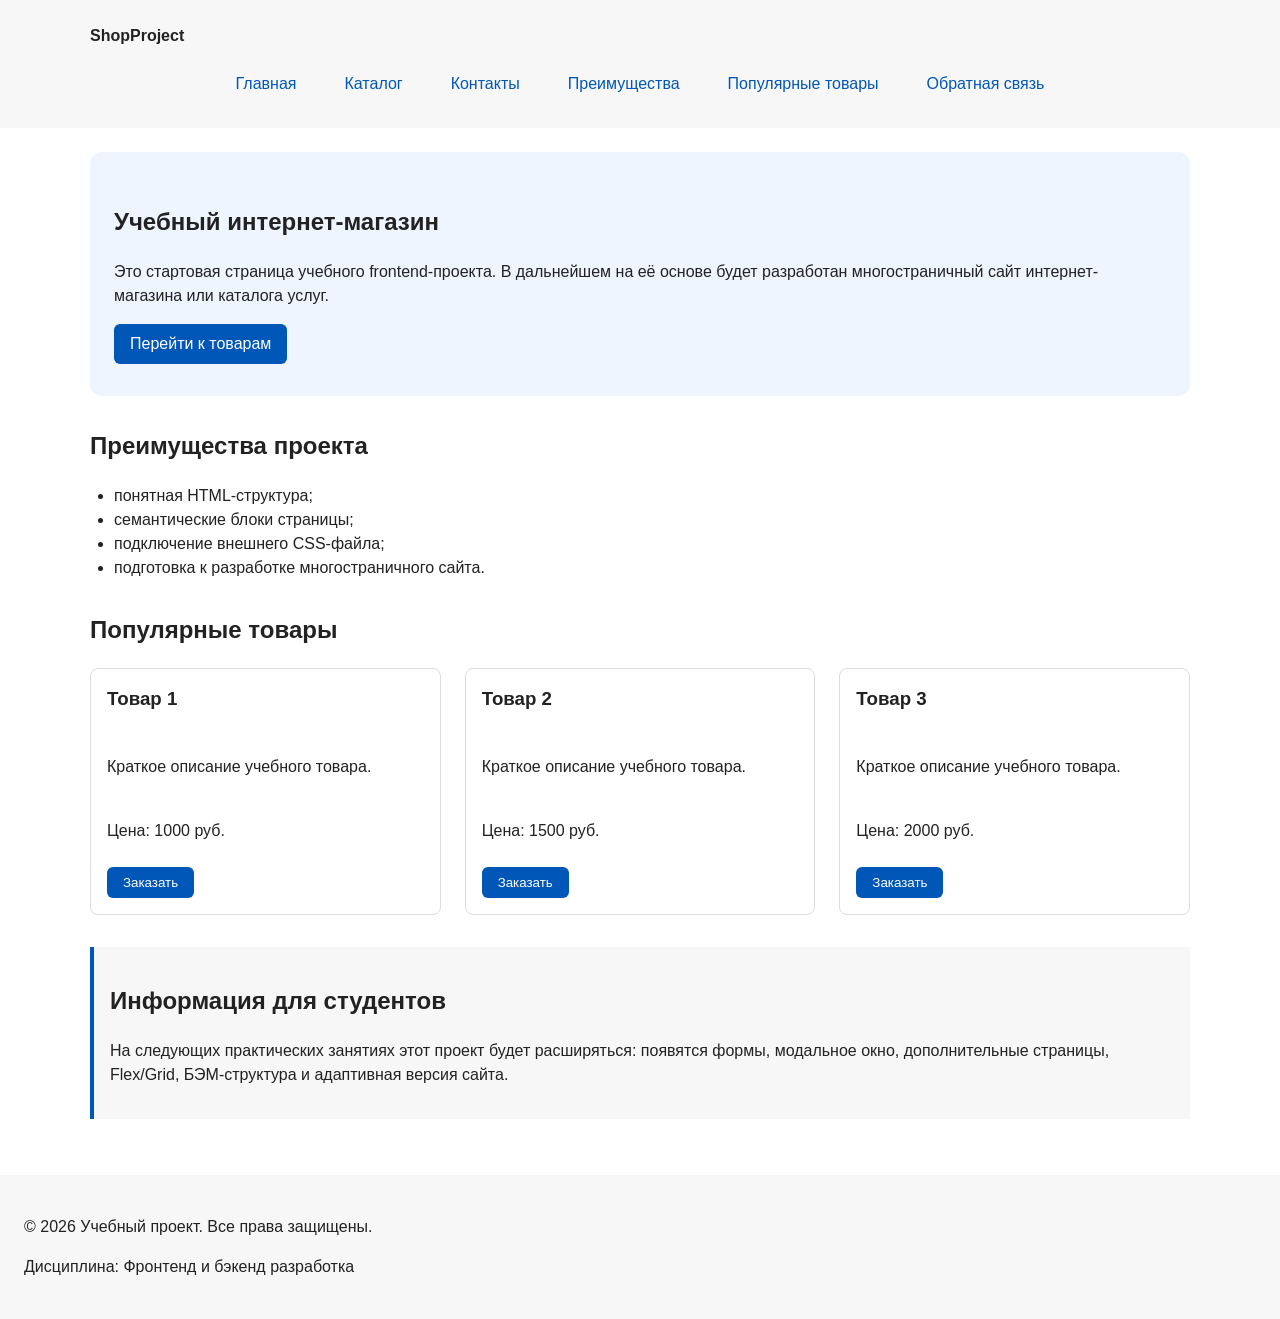
==== index.html @ 76c3c804 "feat: initialize frontend project structure" ====
<!DOCTYPE html>
<html lang="ru">
<head>
    <meta charset="UTF-8">
    <meta name="viewport" content="width=device-width, initial-scale=1.0">
    <meta name="description" content="Учебный интернет-магазин: главная страница.">
    <title>Главная – Учебный интернет-магазин</title>
    <link rel="stylesheet" href="css/style.css">
    <script src="js/main.js" defer></script>
</head>
<body>
    <header>
        <div class="site-header">
            <a class="site-logo" href="index.html">ShopProject</a>
            <nav class="site-nav" aria-label="Основная навигация">
                <ul class="site-nav__list">
                    <li><a href="index.html">Главная</a></li>
                    <li><a href="catalog.html">Каталог</a></li>
                    <li><a href="contacts.html">Контакты</a></li>
                    <li><a href="index.html#advantages">Преимущества</a></li>
                    <li><a href="index.html#popular">Популярные товары</a></li>
                    <li><a href="index.html#contacts">Обратная связь</a></li>
                </ul>
            </nav>
        </div>
    </header>

    <main>
        <section class="hero">
            <h1>Учебный интернет-магазин</h1>
            <p>
                Это стартовая страница учебного frontend-проекта.
                В дальнейшем на её основе будет разработан многостраничный сайт
                интернет-магазина или каталога услуг.
            </p>
            <a class="button" href="#popular">Перейти к товарам</a>
        </section>

        <section class="section" id="advantages">
            <h2>Преимущества проекта</h2>
            <ul class="advantages-list">
                <li>понятная HTML-структура;</li>
                <li>семантические блоки страницы;</li>
                <li>подключение внешнего CSS-файла;</li>
                <li>подготовка к разработке многостраничного сайта.</li>
            </ul>
        </section>

        <section class="section" id="popular">
            <h2>Популярные товары</h2>
            <div class="products-grid">
                <article class="product-card">
                    <h3>Товар 1</h3>
                    <p>Краткое описание учебного товара.</p>
                    <p>Цена: 1000 руб.</p>
                    <button class="button product-card__button" type="button" data-product="Товар 1">
                        Заказать
                    </button>
                </article>

                <article class="product-card">
                    <h3>Товар 2</h3>
                    <p>Краткое описание учебного товара.</p>
                    <p>Цена: 1500 руб.</p>
                    <button class="button product-card__button" type="button" data-product="Товар 2">
                        Заказать
                    </button>
                </article>

                <article class="product-card">
                    <h3>Товар 3</h3>
                    <p>Краткое описание учебного товара.</p>
                    <p>Цена: 2000 руб.</p>
                    <button class="button product-card__button" type="button" data-product="Товар 3">
                        Заказать
                    </button>
                </article>
            </div>
        </section>

        <aside class="aside-info">
            <h2>Информация для студентов</h2>
            <p>
                На следующих практических занятиях этот проект будет расширяться:
                появятся формы, модальное окно, дополнительные страницы, Flex/Grid,
                БЭМ-структура и адаптивная версия сайта.
            </p>
        </aside>
    </main>

    <footer id="contacts">
        <p>&copy; 2026 Учебный проект. Все права защищены.</p>
        <p>Дисциплина: Фронтенд и бэкенд разработка</p>
    </footer>

    <!-- Модальное окно с формой заявки -->
    <dialog class="order-dialog" id="order-dialog" aria-labelledby="order-dialog-title">
        <h2 id="order-dialog-title">Оформление заявки</h2>

        <form class="order-form" id="order-form" action="#" method="post" novalidate>
            <input id="selected-product" name="selected-product" type="hidden">

            <div class="form-field">
                <label for="order-name">Имя</label>
                <input
                    id="order-name"
                    name="name"
                    type="text"
                    placeholder="Введите ваше имя"
                    minlength="2"
                    autocomplete="given-name"
                    required
                >
            </div>

            <div class="form-field">
                <label for="order-email">E-mail</label>
                <input
                    id="order-email"
                    name="email"
                    type="email"
                    placeholder="example@mail.ru"
                    autocomplete="email"
                    required
                >
            </div>

            <div class="form-field">
                <label for="order-phone">Телефон</label>
                <input
                    id="order-phone"
                    name="phone"
                    type="tel"
                    inputmode="tel"
                    placeholder="+7 (900) 000-00-00"
                    pattern="^\+7 \(\d{3}\) \d{3}-\d{2}-\d{2}$"
                    required
                >
                <small>Формат: +7 (900) 000-00-00</small>
            </div>

            <div class="form-field">
                <label for="order-date">Дата связи</label>
                <input id="order-date" name="date" type="date">
            </div>

            <div class="form-field">
                <label for="order-topic">Тема заявки</label>
                <select id="order-topic" name="topic" required>
                    <option value="">Выберите тему</option>
                    <option value="product">Заказ товара</option>
                    <option value="consultation">Консультация</option>
                    <option value="delivery">Доставка</option>
                </select>
            </div>

            <div class="form-field">
                <label for="order-comment">Комментарий</label>
                <textarea
                    id="order-comment"
                    name="comment"
                    rows="4"
                    placeholder="Укажите дополнительную информацию"
                ></textarea>
            </div>

            <div class="form-field form-field--checkbox">
                <label>
                    <input id="order-agreement" name="agreement" type="checkbox" required>
                    Я согласен на обработку данных
                </label>
            </div>

            <div class="form-actions">
                <button type="button" id="close-order-dialog">Закрыть</button>
                <button type="submit">Отправить заявку</button>
            </div>
        </form>
    </dialog>

    <p class="success-message" id="success-message" hidden>
        Форма успешно отправлена!
    </p>
</body>
</html>
---- css/style.css ----
/* ===================================
   1. Переменные проекта
   =================================== */
:root {
    /* Основные цвета проекта */
    --color-bg: #ffffff;
    --color-text: #222222;
    --color-muted: #666666;
    --color-primary: #0057b8;
    --color-primary-dark: #003f86;
    --color-border: #dddddd;
    --color-surface: #f7f7f7;
    --color-surface-accent: #eef5ff;
    --color-danger: #b00020;
    --color-success: #168a2f;
    --color-success-bg: #eefaf0;
    --color-white: #ffffff;

    /* Отступы */
    --space-xs: 4px;
    --space-sm: 8px;
    --space-md: 16px;
    --space-lg: 24px;
    --space-xl: 32px;

    /* Скругления */
    --radius-sm: 6px;
    --radius-md: 8px;
    --radius-lg: 12px;

    /* Размеры */
    --container-width: 1100px;
}

/* ===================================
   2. Базовые стили
   =================================== */
* {
    box-sizing: border-box;
}

body {
    margin: 0;
    font-family: Arial, sans-serif;
    line-height: 1.5;
    color: var(--color-text);
    background-color: var(--color-bg);
}

html {
    scroll-behavior: smooth;
}

header,
main,
footer {
    padding: var(--space-lg);
}

header {
    background-color: var(--color-surface);
}

footer {
    background-color: var(--color-surface);
}

:target {
    outline: 2px dashed var(--color-primary);
    outline-offset: 4px;
}

/* ===================================
   3. Общие элементы интерфейса
   =================================== */
a {
    color: var(--color-primary);
}

a:hover {
    color: var(--color-primary-dark);
}

a:focus-visible {
    outline: 2px solid var(--color-primary);
    outline-offset: 3px;
}

.button {
    display: inline-block;
    padding: var(--space-sm) var(--space-md);
    color: var(--color-white);
    background-color: var(--color-primary);
    text-decoration: none;
    border: none;
    border-radius: var(--radius-sm);
    cursor: pointer;
}

.button:hover {
    background-color: var(--color-primary-dark);
}

.button:focus-visible {
    outline: 2px solid var(--color-primary);
    outline-offset: 3px;
}

.button:disabled {
    opacity: 0.6;
    cursor: not-allowed;
}

/* ===================================
   4. Компоненты страницы
   =================================== */
.site-header {
    max-width: var(--container-width);
    margin: 0 auto;
}

.site-logo {
    font-weight: bold;
    text-decoration: none;
    color: var(--color-text);
}

.site-nav__list {
    display: flex;
    flex-wrap: wrap;
    justify-content: center;
    align-items: center;
    gap: var(--space-md);
    padding: 0;
    margin: var(--space-md) 0 0;
    list-style: none;
}

.site-nav__list a {
    display: inline-block;
    padding: var(--space-sm) var(--space-md);
    color: var(--color-primary);
    text-decoration: none;
    border-radius: var(--radius-sm);
}

.site-nav__list a:hover {
    color: var(--color-white);
    background-color: var(--color-primary);
}

.hero {
    max-width: var(--container-width);
    margin: 0 auto var(--space-xl);
    padding: var(--space-xl) var(--space-lg);
    background-color: var(--color-surface-accent);
    border-radius: var(--radius-lg);
}

.section {
    max-width: var(--container-width);
    margin: 0 auto var(--space-xl);
}

.section h2 {
    margin-top: 0;
}

.advantages-list {
    padding-left: var(--space-lg);
}

.products-grid {
    display: grid;
    grid-template-columns: repeat(3, 1fr);
    gap: var(--space-lg);
}

.product-card {
    display: flex;
    flex-direction: column;
    gap: var(--space-sm);
    padding: var(--space-md);
    border: 1px solid var(--color-border);
    border-radius: var(--radius-md);
    background-color: var(--color-bg);
}

.product-card:hover {
    border-color: var(--color-primary);
}

.product-card h3 {
    margin-top: 0;
}

.product-card .button {
    margin-top: auto;
    align-self: flex-start;
}

.aside-info {
    max-width: var(--container-width);
    margin: 0 auto var(--space-xl);
    padding: var(--space-md);
    border-left: 4px solid var(--color-primary);
    background-color: var(--color-surface);
}

/* ===================================
   5. Форма и модальное окно
   =================================== */
.order-dialog {
    width: min(100% - 32px, 560px);
    padding: var(--space-lg);
    border: none;
    border-radius: var(--radius-lg);
}

.order-dialog::backdrop {
    background-color: rgba(0, 0, 0, 0.5);
}

.form-field {
    margin-bottom: var(--space-md);
}

.form-field label {
    display: block;
    margin-bottom: var(--space-xs);
}

.form-field input,
.form-field select,
.form-field textarea {
    width: 100%;
    padding: 10px 12px;
    border: 1px solid var(--color-border);
    border-radius: var(--radius-sm);
    font: inherit;
}

.form-field input:hover,
.form-field select:hover,
.form-field textarea:hover {
    border-color: var(--color-primary);
}

.form-field input:focus-visible,
.form-field select:focus-visible,
.form-field textarea:focus-visible,
.form-actions button:focus-visible {
    outline: 2px solid var(--color-primary);
    outline-offset: 3px;
}

.form-field input[type="checkbox"] {
    width: auto;
}

.form-field small {
    display: block;
    margin-top: var(--space-xs);
    color: var(--color-muted);
}

[aria-invalid="true"] {
    border-color: var(--color-danger);
}

.form-actions {
    display: flex;
    gap: 12px;
    margin-top: 20px;
}

.success-message {
    max-width: var(--container-width);
    margin: var(--space-lg) auto;
    padding: var(--space-md);
    border-left: 4px solid var(--color-success);
    background-color: var(--color-success-bg);
}
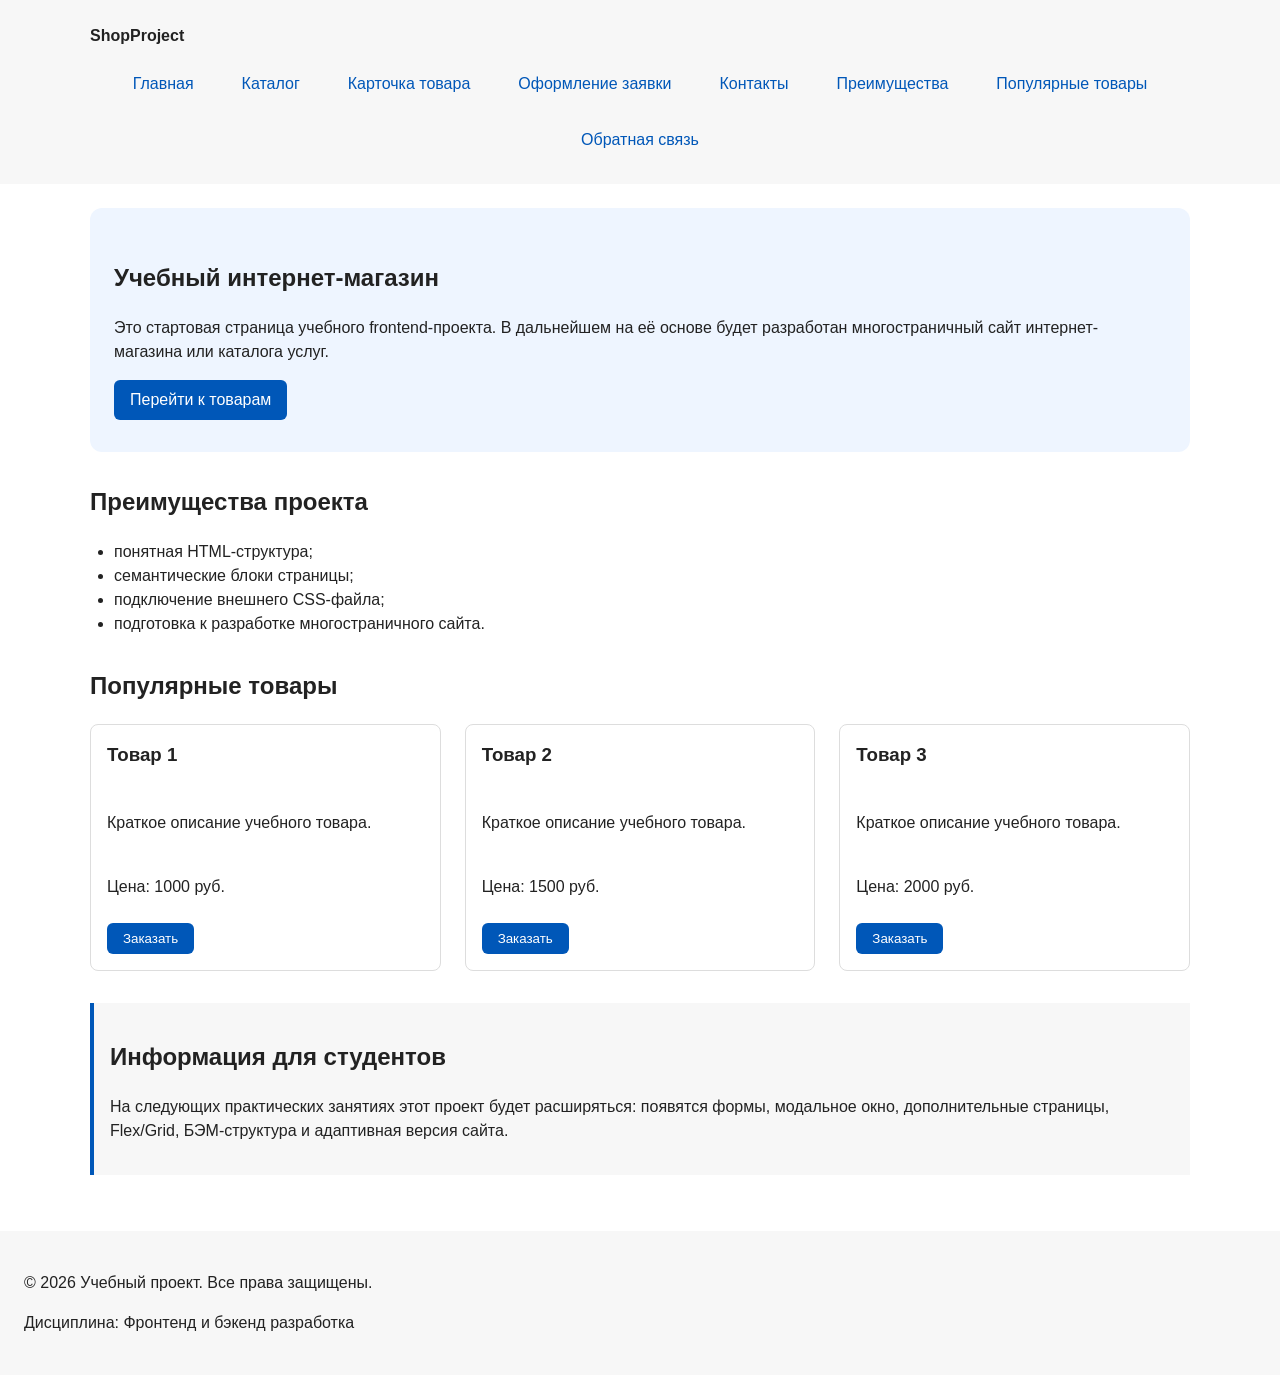
==== commit 86415c25: "Update index.html" ====
--- a/index.html
+++ b/index.html
@@ -16,6 +16,8 @@
                 <ul class="site-nav__list">
                     <li><a href="index.html">Главная</a></li>
                     <li><a href="catalog.html">Каталог</a></li>
+                    <li><a href="product.html">Карточка товара</a></li>
+<li><a href="order.html">Оформление заявки</a></li>
                     <li><a href="contacts.html">Контакты</a></li>
                     <li><a href="index.html#advantages">Преимущества</a></li>
                     <li><a href="index.html#popular">Популярные товары</a></li>
@@ -182,4 +184,4 @@
         Форма успешно отправлена!
     </p>
 </body>
-</html>+</html>
--- a/css/style.css
+++ b/css/style.css
@@ -280,4 +280,149 @@
     padding: var(--space-md);
     border-left: 4px solid var(--color-success);
     background-color: var(--color-success-bg);
-}+}
+/* ===================================
+   6. Хлебные крошки
+   =================================== */
+.breadcrumbs {
+    max-width: var(--container-width);
+    margin: 0 auto var(--space-md);
+    font-size: 14px;
+    color: var(--color-muted);
+}
+
+.breadcrumbs a {
+    color: var(--color-primary);
+}
+
+.breadcrumbs span::before {
+    content: " / ";
+    color: var(--color-muted);
+}
+
+/* ===================================
+   7. Раскладка страницы каталога
+   =================================== */
+.catalog-layout {
+    max-width: var(--container-width);
+    margin: 0 auto var(--space-xl);
+    display: grid;
+    grid-template-columns: 260px 1fr;
+    grid-template-areas: "filters products";
+    gap: var(--space-lg);
+}
+
+.catalog-filters {
+    grid-area: filters;
+    padding: var(--space-md);
+    border: 1px solid var(--color-border);
+    border-radius: var(--radius-md);
+    background-color: var(--color-surface);
+}
+
+.catalog-products {
+    grid-area: products;
+}
+
+.filters-form {
+    display: grid;
+    gap: var(--space-md);
+}
+
+.filters-form fieldset {
+    margin: 0;
+    padding: var(--space-md);
+    border: 1px solid var(--color-border);
+    border-radius: var(--radius-sm);
+}
+
+.filters-form legend {
+    font-weight: 700;
+}
+
+.filters-form label {
+    display: block;
+    margin-bottom: var(--space-sm);
+}
+/* Страница карточки товара */
+.product-page {
+  display: flex;
+  flex-wrap: wrap;
+  gap: 32px;
+  margin: 24px 0;
+}
+
+.product-page__image {
+  flex: 1 1 320px;
+  min-height: 320px;
+  display: flex;
+  align-items: center;
+  justify-content: center;
+  background: #eceff1;
+  border: 1px solid #cfd8dc;
+  border-radius: 8px;
+  color: #607d8b;
+  font-size: 1.2rem;
+}
+
+.product-page__info {
+  flex: 1 1 360px;
+}
+
+.product-page__price {
+  font-size: 1.6rem;
+  font-weight: bold;
+}
+
+.product-page__specs {
+  display: grid;
+  grid-template-columns: max-content 1fr;
+  gap: 8px 16px;
+}
+
+.product-page__specs dt {
+  font-weight: bold;
+}
+
+.product-page__specs dd {
+  margin: 0;
+}
+
+.product-page__actions {
+  display: flex;
+  flex-wrap: wrap;
+  align-items: center;
+  gap: 16px;
+  margin-top: 24px;
+}
+
+/* Страница оформления заявки */
+.order-page {
+  max-width: 640px;
+  margin: 24px 0;
+}
+
+.order-page__form fieldset {
+  margin: 0 0 20px;
+  padding: 16px;
+  border: 1px solid #cfd8dc;
+  border-radius: 8px;
+}
+
+.order-page__form legend {
+  padding: 0 8px;
+  font-weight: bold;
+}
+
+.form-field__title {
+  display: block;
+  margin-bottom: 4px;
+}
+
+.filters-form input[type="number"] {
+    width: 100%;
+    padding: 8px 10px;
+    border: 1px solid var(--color-border);
+    border-radius: var(--radius-sm);
+    font: inherit;
+}
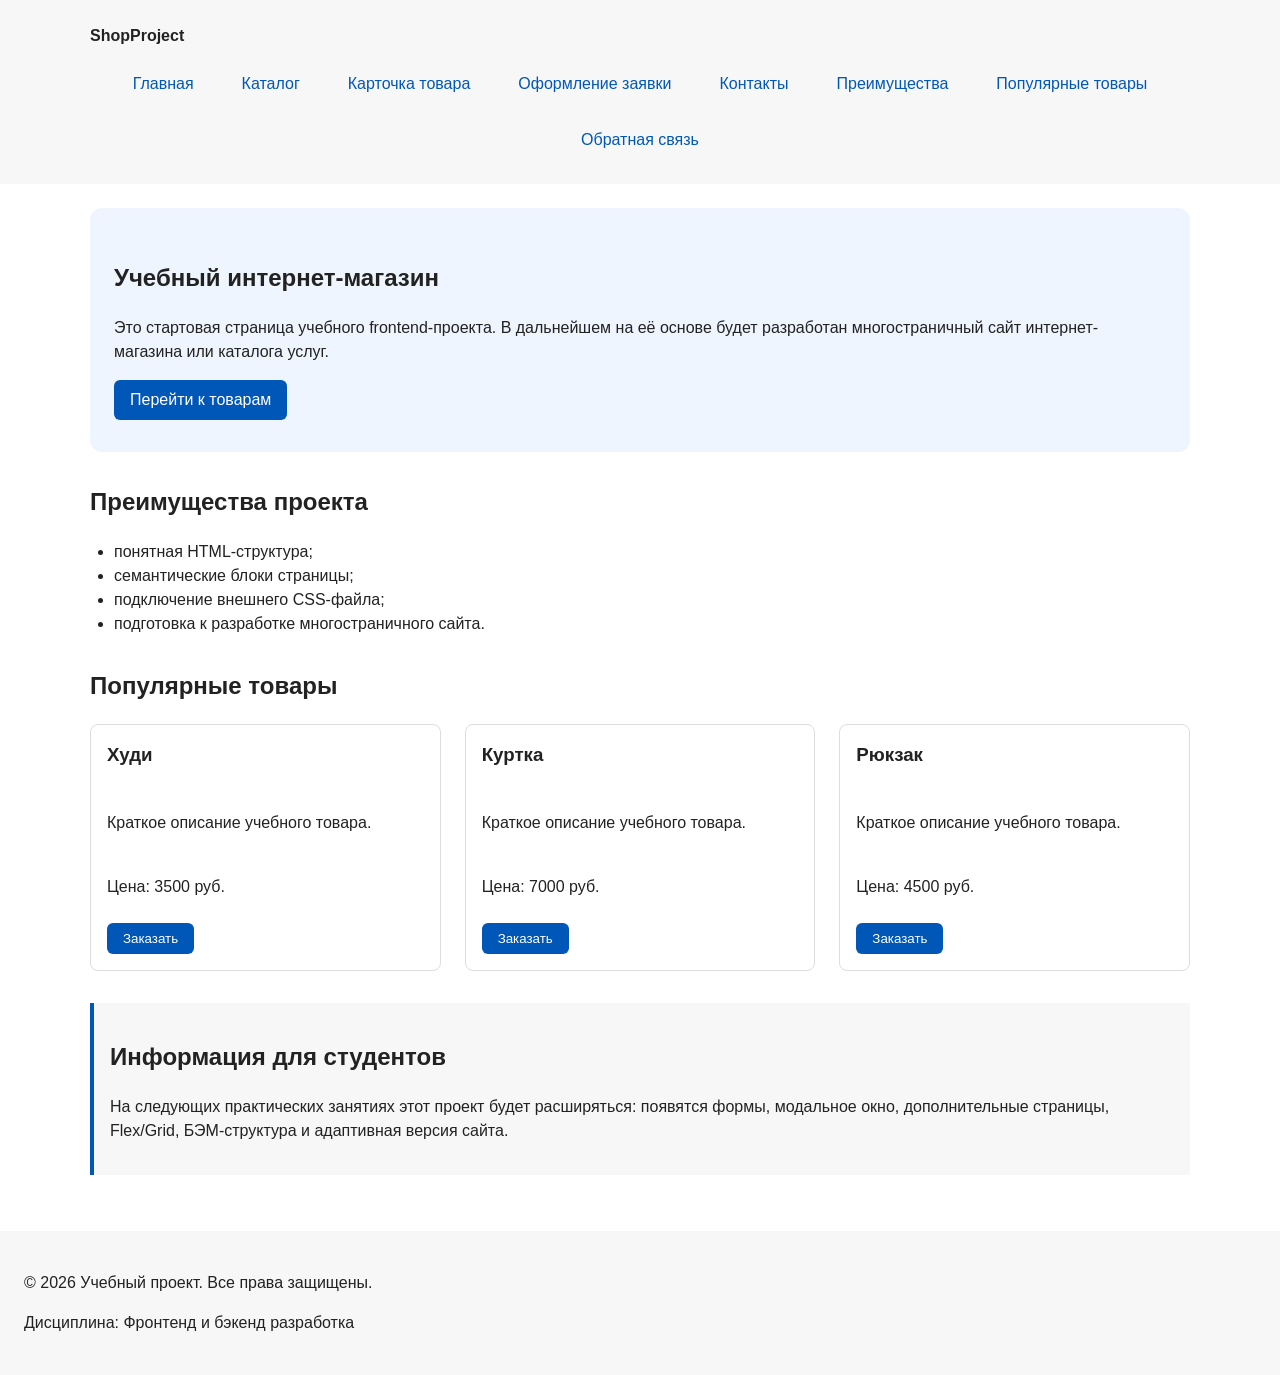
==== commit 853f4215: "Update index.html" ====
--- a/index.html
+++ b/index.html
@@ -17,7 +17,7 @@
                     <li><a href="index.html">Главная</a></li>
                     <li><a href="catalog.html">Каталог</a></li>
                     <li><a href="product.html">Карточка товара</a></li>
-<li><a href="order.html">Оформление заявки</a></li>
+                    <li><a href="order.html">Оформление заявки</a></li>
                     <li><a href="contacts.html">Контакты</a></li>
                     <li><a href="index.html#advantages">Преимущества</a></li>
                     <li><a href="index.html#popular">Популярные товары</a></li>
@@ -52,27 +52,27 @@
             <h2>Популярные товары</h2>
             <div class="products-grid">
                 <article class="product-card">
-                    <h3>Товар 1</h3>
+                    <h3>Худи</h3>
                     <p>Краткое описание учебного товара.</p>
-                    <p>Цена: 1000 руб.</p>
+                    <p>Цена: 3500 руб.</p>
                     <button class="button product-card__button" type="button" data-product="Товар 1">
                         Заказать
                     </button>
                 </article>
 
                 <article class="product-card">
-                    <h3>Товар 2</h3>
+                    <h3>Куртка</h3>
                     <p>Краткое описание учебного товара.</p>
-                    <p>Цена: 1500 руб.</p>
+                    <p>Цена: 7000 руб.</p>
                     <button class="button product-card__button" type="button" data-product="Товар 2">
                         Заказать
                     </button>
                 </article>
 
                 <article class="product-card">
-                    <h3>Товар 3</h3>
+                    <h3>Рюкзак</h3>
                     <p>Краткое описание учебного товара.</p>
-                    <p>Цена: 2000 руб.</p>
+                    <p>Цена: 4500 руб.</p>
                     <button class="button product-card__button" type="button" data-product="Товар 3">
                         Заказать
                     </button>
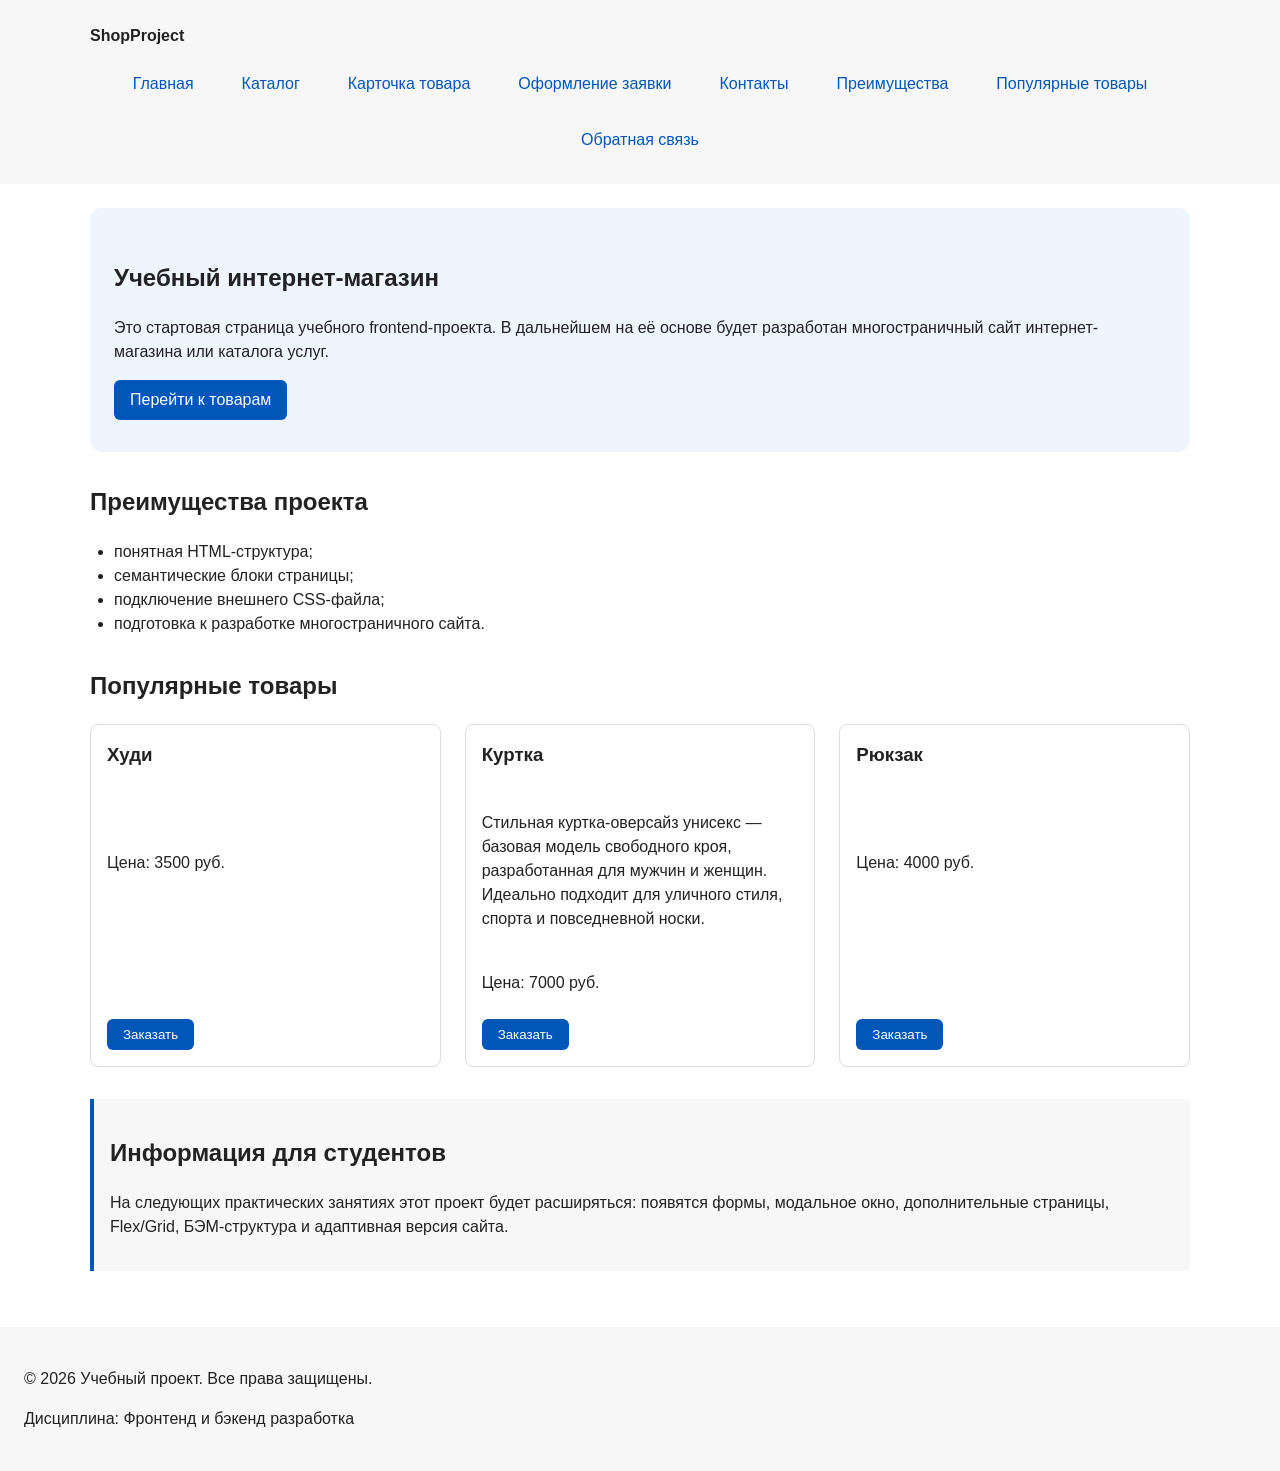
==== commit 5458d329: "Update index.html" ====
--- a/index.html
+++ b/index.html
@@ -53,27 +53,27 @@
             <div class="products-grid">
                 <article class="product-card">
                     <h3>Худи</h3>
-                    <p>Краткое описание учебного товара.</p>
+                    <p>    </p>
                     <p>Цена: 3500 руб.</p>
-                    <button class="button product-card__button" type="button" data-product="Товар 1">
+                    <button class="button product-card__button" type="button" data-product="Худи">
                         Заказать
                     </button>
                 </article>
 
                 <article class="product-card">
                     <h3>Куртка</h3>
-                    <p>Краткое описание учебного товара.</p>
+                    <p>Стильная куртка-оверсайз унисекс — базовая модель свободного кроя, разработанная для мужчин и женщин. Идеально подходит для уличного стиля, спорта и повседневной носки.</p>
                     <p>Цена: 7000 руб.</p>
-                    <button class="button product-card__button" type="button" data-product="Товар 2">
+                    <button class="button product-card__button" type="button" data-product="Куртка">
                         Заказать
                     </button>
                 </article>
 
                 <article class="product-card">
                     <h3>Рюкзак</h3>
-                    <p>Краткое описание учебного товара.</p>
-                    <p>Цена: 4500 руб.</p>
-                    <button class="button product-card__button" type="button" data-product="Товар 3">
+                    <p>   </p>
+                    <p>Цена: 4000 руб.</p>
+                    <button class="button product-card__button" type="button" data-product="Рюкзак">
                         Заказать
                     </button>
                 </article>
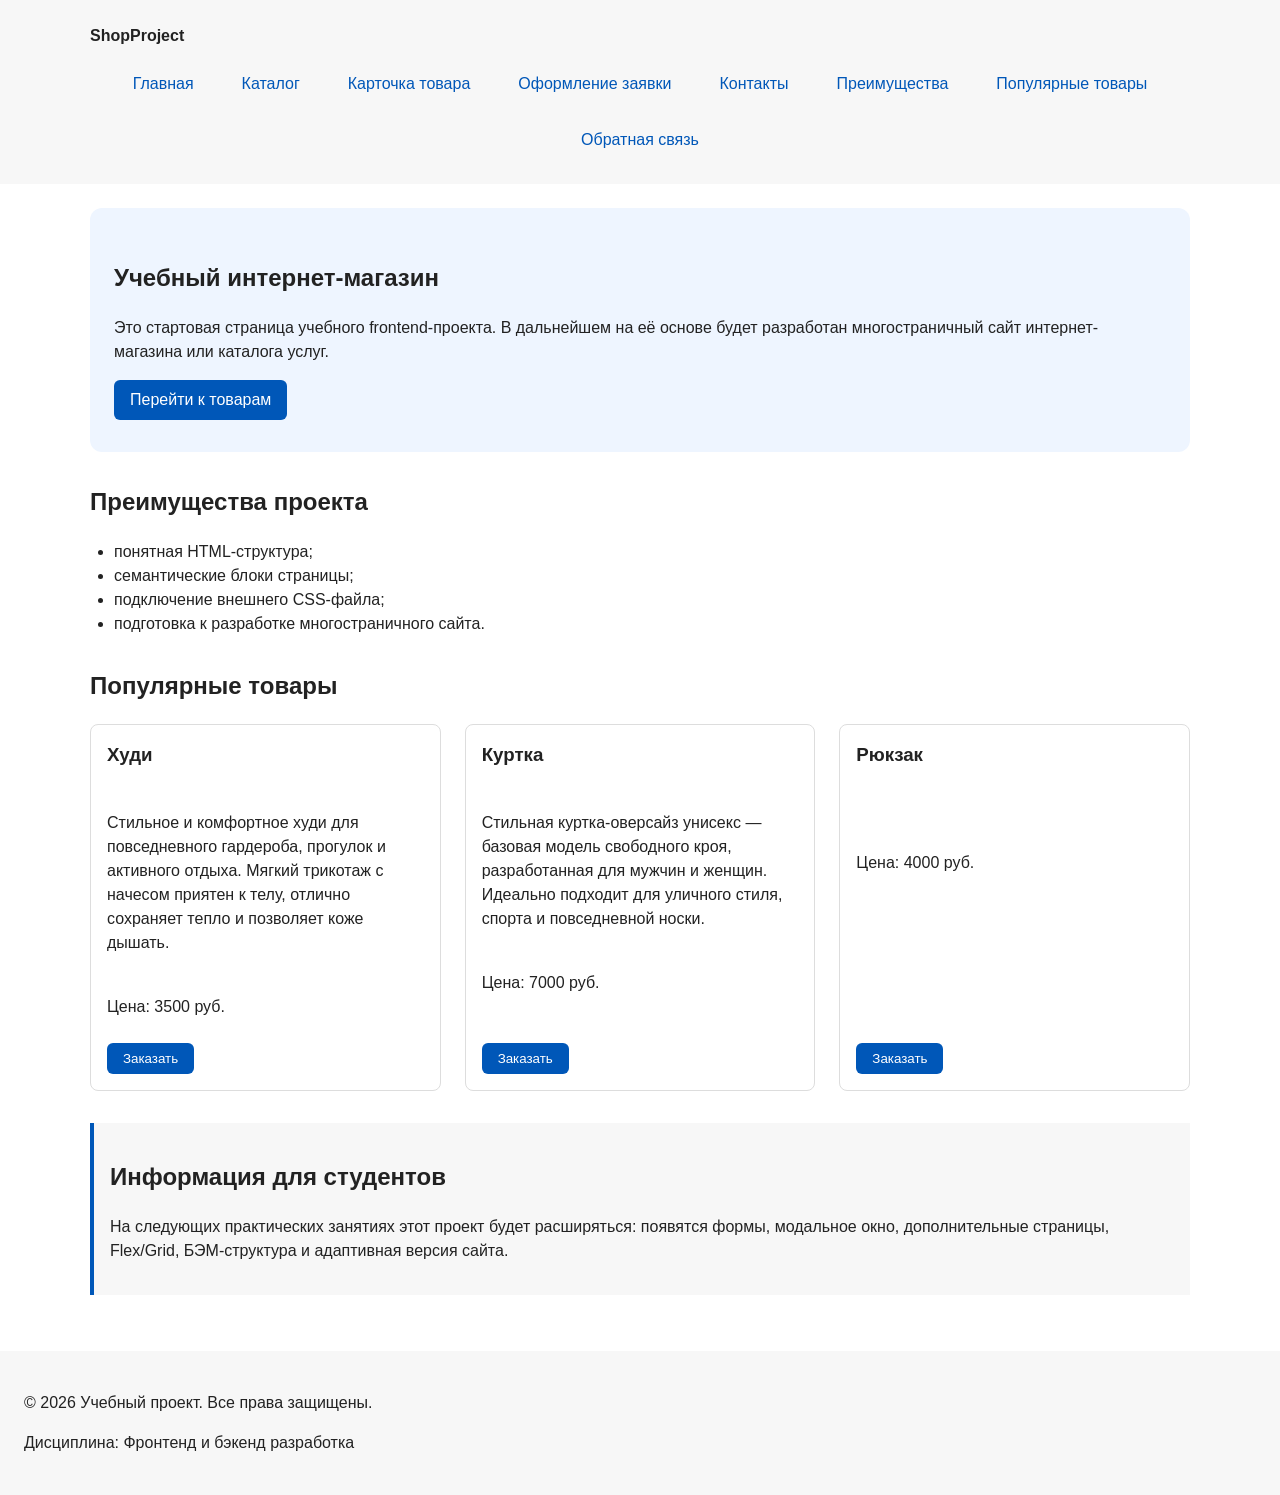
==== commit 23db1698: "Update product description for hoodie" ====
--- a/index.html
+++ b/index.html
@@ -53,7 +53,7 @@
             <div class="products-grid">
                 <article class="product-card">
                     <h3>Худи</h3>
-                    <p>    </p>
+                    <p>Стильное и комфортное худи для повседневного гардероба, прогулок и активного отдыха. Мягкий трикотаж с начесом приятен к телу, отлично сохраняет тепло и позволяет коже дышать.</p>
                     <p>Цена: 3500 руб.</p>
                     <button class="button product-card__button" type="button" data-product="Худи">
                         Заказать
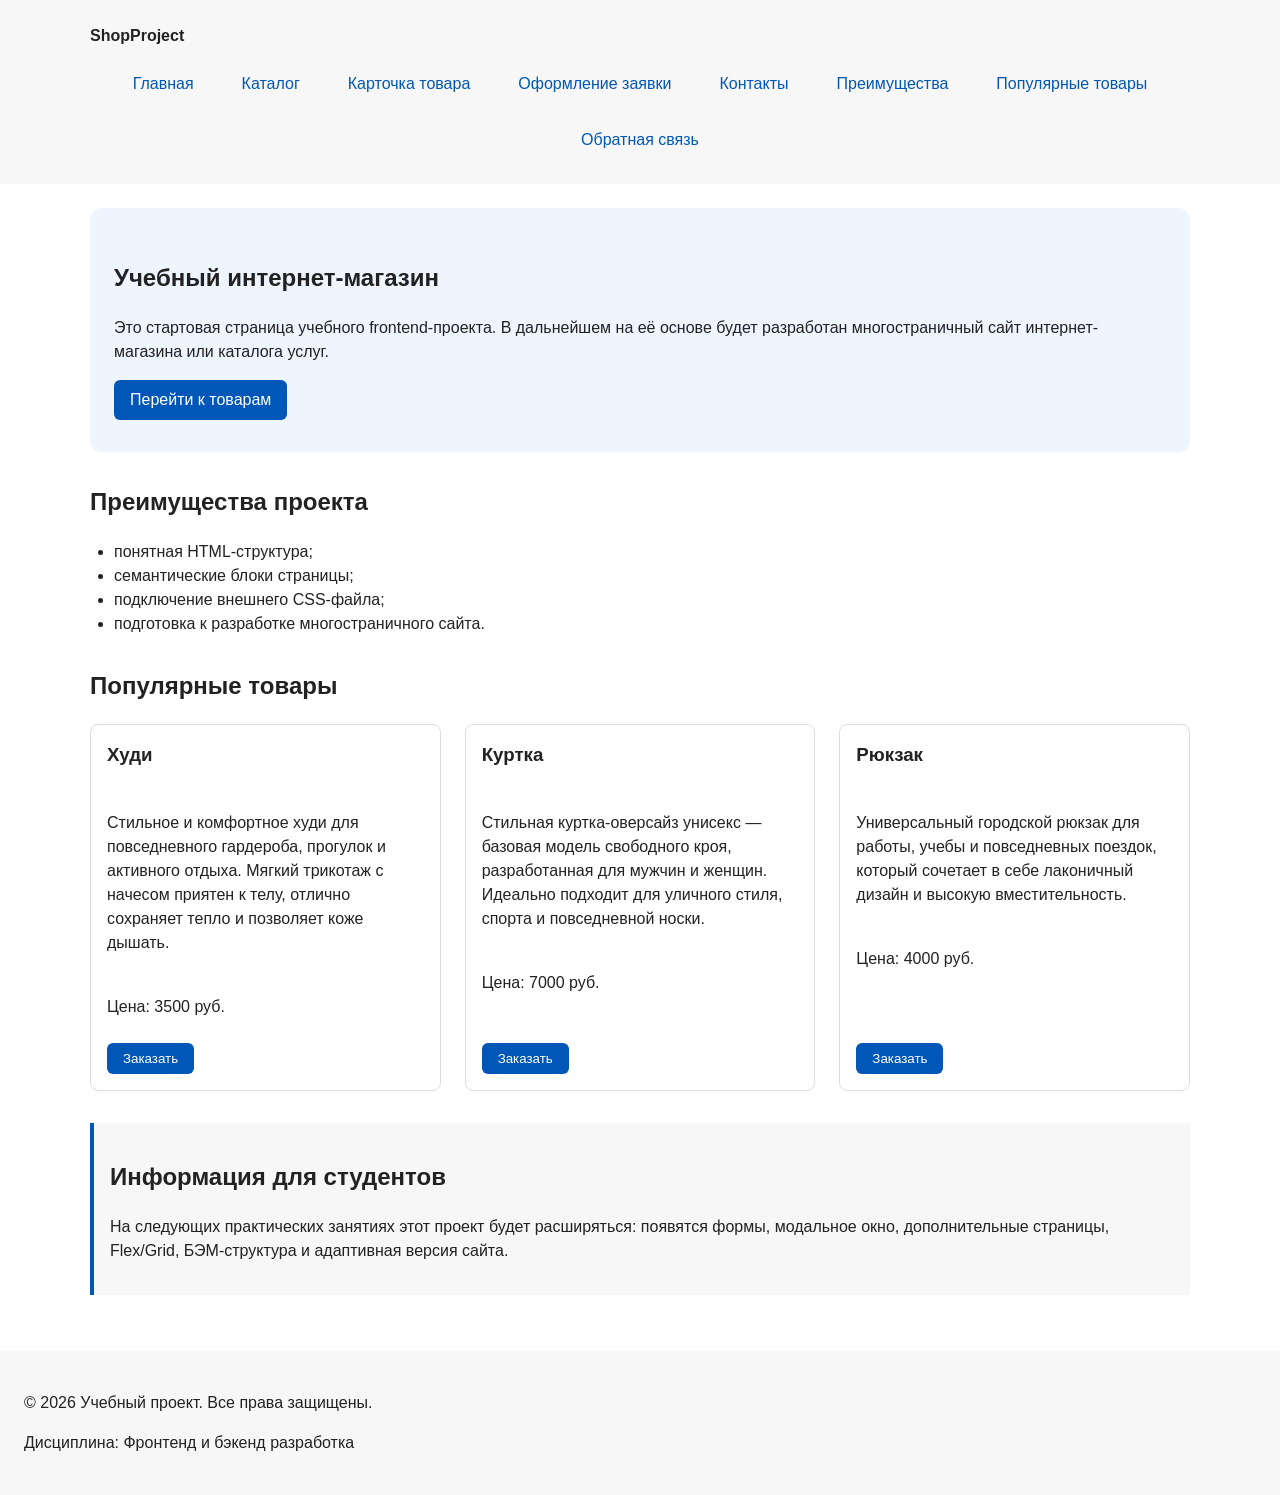
==== commit 2ef68b3f: "Update index.html" ====
--- a/index.html
+++ b/index.html
@@ -71,7 +71,7 @@
 
                 <article class="product-card">
                     <h3>Рюкзак</h3>
-                    <p>   </p>
+                    <p>Универсальный городской рюкзак для работы, учебы и повседневных поездок, который сочетает в себе лаконичный дизайн и высокую вместительность.</p>
                     <p>Цена: 4000 руб.</p>
                     <button class="button product-card__button" type="button" data-product="Рюкзак">
                         Заказать
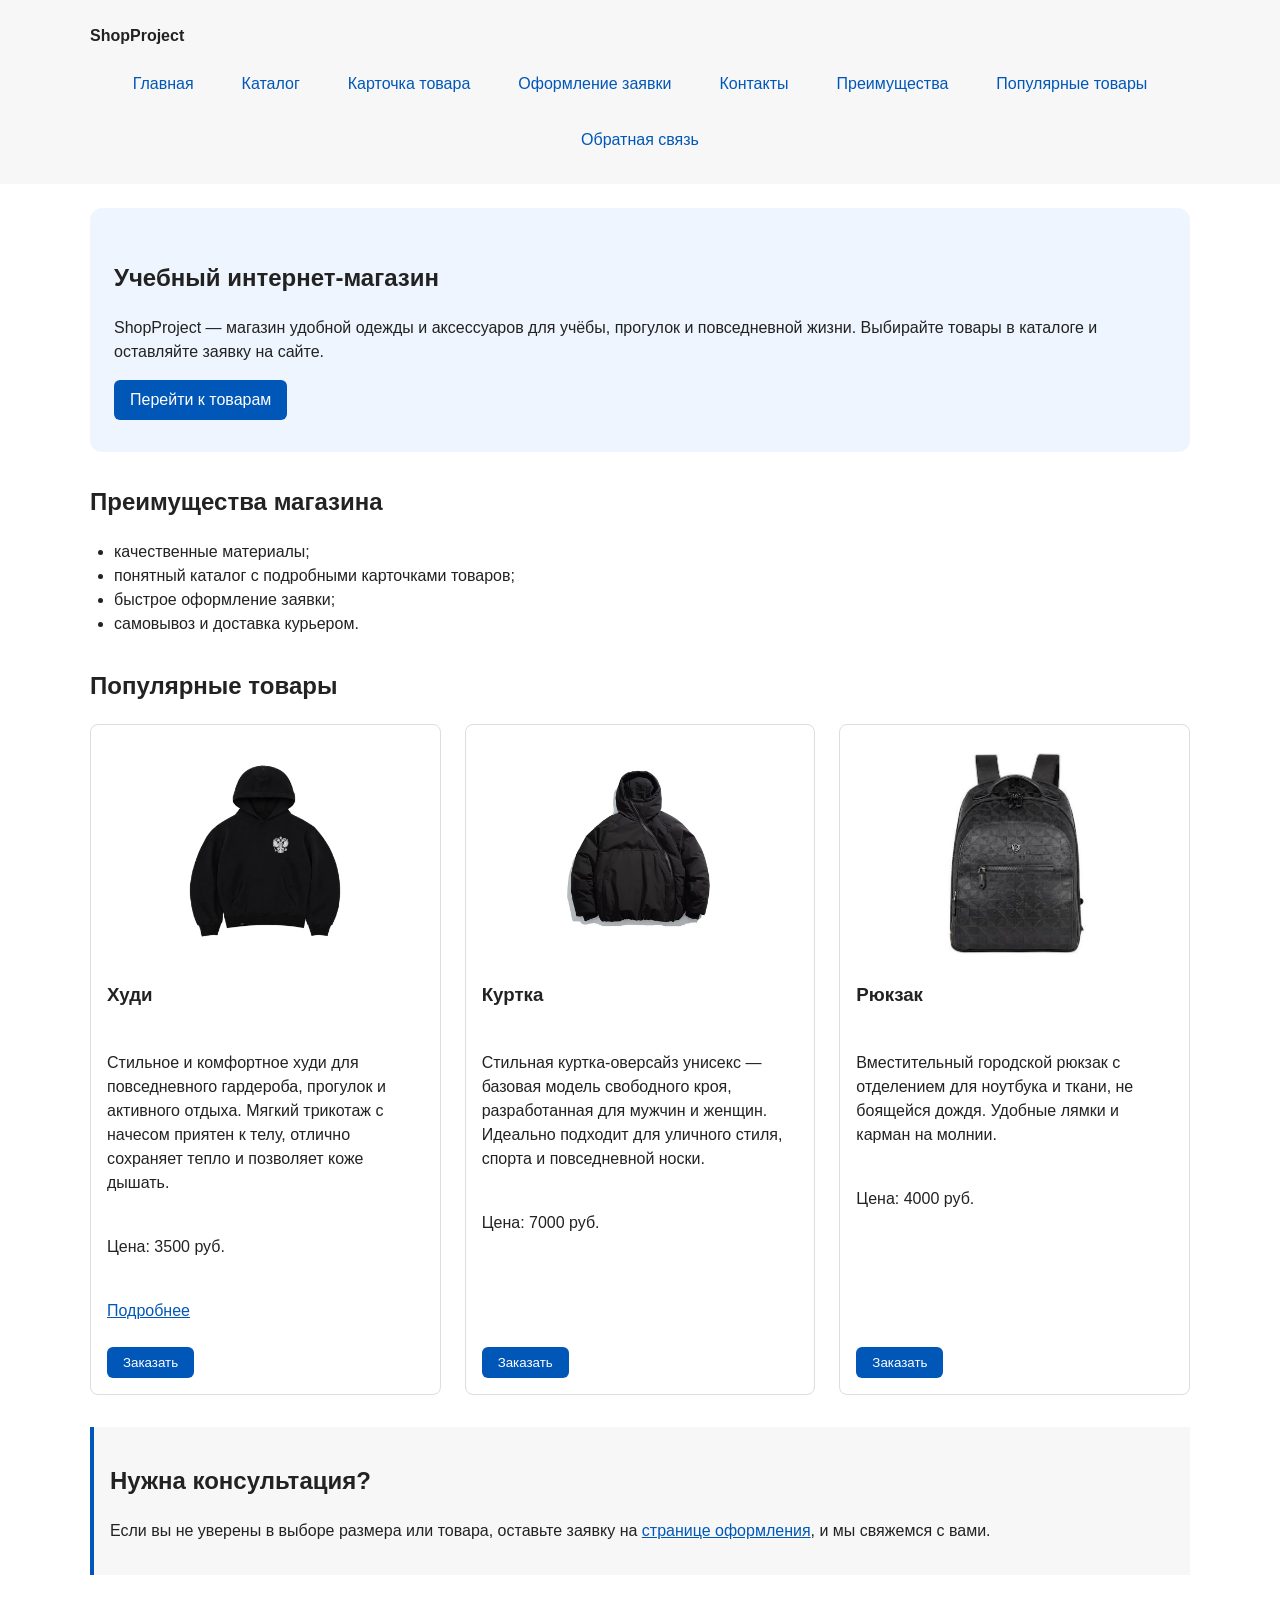
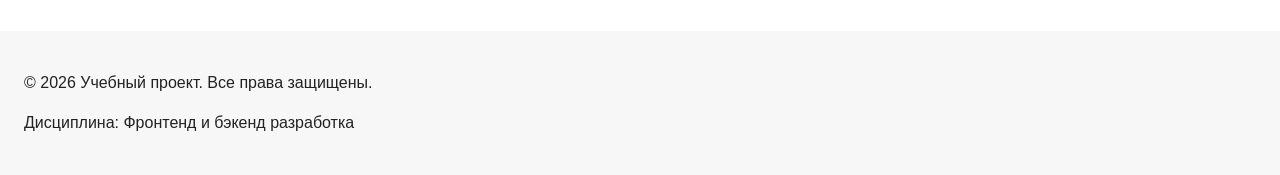
==== commit e660a478: "Rename index_2.html to index.html" ====
--- a/index.html
+++ b/index.html
@@ -1,187 +1,156 @@
 <!DOCTYPE html>
 <html lang="ru">
 <head>
-    <meta charset="UTF-8">
-    <meta name="viewport" content="width=device-width, initial-scale=1.0">
-    <meta name="description" content="Учебный интернет-магазин: главная страница.">
-    <title>Главная – Учебный интернет-магазин</title>
-    <link rel="stylesheet" href="css/style.css">
-    <script src="js/main.js" defer></script>
+<meta charset="UTF-8">
+<meta name="viewport" content="width=device-width, initial-scale=1.0">
+<meta name="description" content="Учебный интернет-магазин: главная страница.">
+<title>Главная – Учебный интернет-магазин</title>
+<link rel="stylesheet" href="css/style.css">
+<script src="js/main.js" defer></script>
 </head>
 <body>
-    <header>
-        <div class="site-header">
-            <a class="site-logo" href="index.html">ShopProject</a>
-            <nav class="site-nav" aria-label="Основная навигация">
-                <ul class="site-nav__list">
-                    <li><a href="index.html">Главная</a></li>
-                    <li><a href="catalog.html">Каталог</a></li>
-                    <li><a href="product.html">Карточка товара</a></li>
-                    <li><a href="order.html">Оформление заявки</a></li>
-                    <li><a href="contacts.html">Контакты</a></li>
-                    <li><a href="index.html#advantages">Преимущества</a></li>
-                    <li><a href="index.html#popular">Популярные товары</a></li>
-                    <li><a href="index.html#contacts">Обратная связь</a></li>
-                </ul>
-            </nav>
-        </div>
-    </header>
 
-    <main>
-        <section class="hero">
-            <h1>Учебный интернет-магазин</h1>
-            <p>
-                Это стартовая страница учебного frontend-проекта.
-                В дальнейшем на её основе будет разработан многостраничный сайт
-                интернет-магазина или каталога услуг.
-            </p>
-            <a class="button" href="#popular">Перейти к товарам</a>
-        </section>
+<header>
+<div class="site-header">
+<a class="site-logo" href="index.html">ShopProject</a>
+<nav class="site-nav" aria-label="Основная навигация">
+<ul class="site-nav__list">
+<li><a href="index.html">Главная</a></li>
+<li><a href="catalog.html">Каталог</a></li>
+<li><a href="product.html">Карточка товара</a></li>
+<li><a href="order.html">Оформление заявки</a></li>
+<li><a href="contacts.html">Контакты</a></li>
+<li><a href="index.html#advantages">Преимущества</a></li>
+<li><a href="index.html#popular">Популярные товары</a></li>
+<li><a href="index.html#contacts">Обратная связь</a></li>
+</ul>
+</nav>
+</div>
+</header>
 
-        <section class="section" id="advantages">
-            <h2>Преимущества проекта</h2>
-            <ul class="advantages-list">
-                <li>понятная HTML-структура;</li>
-                <li>семантические блоки страницы;</li>
-                <li>подключение внешнего CSS-файла;</li>
-                <li>подготовка к разработке многостраничного сайта.</li>
-            </ul>
-        </section>
+<main>
+<section class="hero">
+<h1>Учебный интернет-магазин</h1>
+<p>
+ShopProject — магазин удобной одежды и аксессуаров для учёбы, прогулок и повседневной жизни.
+Выбирайте товары в каталоге и оставляйте заявку на сайте.
+</p>
+<a class="button" href="#popular">Перейти к товарам</a>
+</section>
 
-        <section class="section" id="popular">
-            <h2>Популярные товары</h2>
-            <div class="products-grid">
-                <article class="product-card">
-                    <h3>Худи</h3>
-                    <p>Стильное и комфортное худи для повседневного гардероба, прогулок и активного отдыха. Мягкий трикотаж с начесом приятен к телу, отлично сохраняет тепло и позволяет коже дышать.</p>
-                    <p>Цена: 3500 руб.</p>
-                    <button class="button product-card__button" type="button" data-product="Худи">
-                        Заказать
-                    </button>
-                </article>
+<section class="section" id="advantages">
+<h2>Преимущества магазина</h2>
+<ul class="advantages-list">
+<li>качественные материалы;</li>
+<li>понятный каталог с подробными карточками товаров;</li>
+<li>быстрое оформление заявки;</li>
+<li>самовывоз и доставка курьером.</li>
+</ul>
+</section>
 
-                <article class="product-card">
-                    <h3>Куртка</h3>
-                    <p>Стильная куртка-оверсайз унисекс — базовая модель свободного кроя, разработанная для мужчин и женщин. Идеально подходит для уличного стиля, спорта и повседневной носки.</p>
-                    <p>Цена: 7000 руб.</p>
-                    <button class="button product-card__button" type="button" data-product="Куртка">
-                        Заказать
-                    </button>
-                </article>
+<section class="section" id="popular">
+<h2>Популярные товары</h2>
+<div class="products-grid">
 
-                <article class="product-card">
-                    <h3>Рюкзак</h3>
-                    <p>Универсальный городской рюкзак для работы, учебы и повседневных поездок, который сочетает в себе лаконичный дизайн и высокую вместительность.</p>
-                    <p>Цена: 4000 руб.</p>
-                    <button class="button product-card__button" type="button" data-product="Рюкзак">
-                        Заказать
-                    </button>
-                </article>
-            </div>
-        </section>
+<article class="product-card">
+<img class="product-card__image" src="images/hoodie.jpg" alt="Худи для повседневного гардероба" width="400" height="300">
+<h3>Худи</h3>
+<p>Стильное и комфортное худи для повседневного гардероба, прогулок и активного отдыха. Мягкий трикотаж с начесом приятен к телу, отлично сохраняет тепло и позволяет коже дышать.</p>
+<p>Цена: 3500 руб.</p>
+<p><a href="product.html">Подробнее</a></p>
+<button class="button product-card__button" type="button" data-product="Худи">
+Заказать
+</button>
+</article>
 
-        <aside class="aside-info">
-            <h2>Информация для студентов</h2>
-            <p>
-                На следующих практических занятиях этот проект будет расширяться:
-                появятся формы, модальное окно, дополнительные страницы, Flex/Grid,
-                БЭМ-структура и адаптивная версия сайта.
-            </p>
-        </aside>
-    </main>
+<article class="product-card">
+<img class="product-card__image" src="images/jacket.jpg" alt="Куртка-оверсайз унисекс" width="400" height="300">
+<h3>Куртка</h3>
+<p>Стильная куртка-оверсайз унисекс — базовая модель свободного кроя, разработанная для мужчин и женщин. Идеально подходит для уличного стиля, спорта и повседневной носки.</p>
+<p>Цена: 7000 руб.</p>
+<button class="button product-card__button" type="button" data-product="Куртка">
+Заказать
+</button>
+</article>
 
-    <footer id="contacts">
-        <p>&copy; 2026 Учебный проект. Все права защищены.</p>
-        <p>Дисциплина: Фронтенд и бэкенд разработка</p>
-    </footer>
+<article class="product-card">
+<img class="product-card__image" src="images/backpack.jpg" alt="Городской рюкзак" width="400" height="300">
+<h3>Рюкзак</h3>
+<p>Вместительный городской рюкзак с отделением для ноутбука и ткани, не боящейся дождя. Удобные лямки и карман на молнии.</p>
+<p>Цена: 4000 руб.</p>
+<button class="button product-card__button" type="button" data-product="Рюкзак">
+Заказать
+</button>
+</article>
 
-    <!-- Модальное окно с формой заявки -->
-    <dialog class="order-dialog" id="order-dialog" aria-labelledby="order-dialog-title">
-        <h2 id="order-dialog-title">Оформление заявки</h2>
+</div>
+</section>
 
-        <form class="order-form" id="order-form" action="#" method="post" novalidate>
-            <input id="selected-product" name="selected-product" type="hidden">
+<aside class="aside-info">
+<h2>Нужна консультация?</h2>
+<p>
+Если вы не уверены в выборе размера или товара, оставьте заявку на
+<a href="order.html">странице оформления</a>, и мы свяжемся с вами.
+</p>
+</aside>
+</main>
 
-            <div class="form-field">
-                <label for="order-name">Имя</label>
-                <input
-                    id="order-name"
-                    name="name"
-                    type="text"
-                    placeholder="Введите ваше имя"
-                    minlength="2"
-                    autocomplete="given-name"
-                    required
-                >
-            </div>
+<footer id="contacts">
+<p>&copy; 2026 Учебный проект. Все права защищены.</p>
+<p>Дисциплина: Фронтенд и бэкенд разработка</p>
+</footer>
 
-            <div class="form-field">
-                <label for="order-email">E-mail</label>
-                <input
-                    id="order-email"
-                    name="email"
-                    type="email"
-                    placeholder="example@mail.ru"
-                    autocomplete="email"
-                    required
-                >
-            </div>
+<!-- Модальное окно с формой заявки -->
+<dialog class="order-dialog" id="order-dialog" aria-labelledby="order-dialog-title">
+<h2 id="order-dialog-title">Оформление заявки</h2>
+<form class="order-form" id="order-form" action="#" method="post" novalidate>
+<input id="selected-product" name="selected-product" type="hidden">
+<div class="form-field">
+<label for="order-name">Имя</label>
+<input id="order-name" name="name" type="text" placeholder="Введите ваше имя" minlength="2" autocomplete="given-name" required>
+</div>
+<div class="form-field">
+<label for="order-email">E-mail</label>
+<input id="order-email" name="email" type="email" placeholder="example@mail.ru" autocomplete="email" required>
+</div>
+<div class="form-field">
+<label for="order-phone">Телефон</label>
+<input id="order-phone" name="phone" type="tel" inputmode="tel" placeholder="+7 (900) 000-00-00" pattern="^\+7 \(\d{3}\) \d{3}-\d{2}-\d{2}$" required>
+<small>Формат: +7 (900) 000-00-00</small>
+</div>
+<div class="form-field">
+<label for="order-date">Дата связи</label>
+<input id="order-date" name="date" type="date">
+</div>
+<div class="form-field">
+<label for="order-topic">Тема заявки</label>
+<select id="order-topic" name="topic" required>
+<option value="">Выберите тему</option>
+<option value="product">Заказ товара</option>
+<option value="consultation">Консультация</option>
+<option value="delivery">Доставка</option>
+</select>
+</div>
+<div class="form-field">
+<label for="order-comment">Комментарий</label>
+<textarea id="order-comment" name="comment" rows="4" placeholder="Укажите дополнительную информацию"></textarea>
+</div>
+<div class="form-field form-field--checkbox">
+<label>
+<input id="order-agreement" name="agreement" type="checkbox" required>
+Я согласен на обработку данных
+</label>
+</div>
+<div class="form-actions">
+<button type="button" id="close-order-dialog">Закрыть</button>
+<button type="submit">Отправить заявку</button>
+</div>
+</form>
+</dialog>
 
-            <div class="form-field">
-                <label for="order-phone">Телефон</label>
-                <input
-                    id="order-phone"
-                    name="phone"
-                    type="tel"
-                    inputmode="tel"
-                    placeholder="+7 (900) 000-00-00"
-                    pattern="^\+7 \(\d{3}\) \d{3}-\d{2}-\d{2}$"
-                    required
-                >
-                <small>Формат: +7 (900) 000-00-00</small>
-            </div>
+<p class="success-message" id="success-message" hidden>
+Форма успешно отправлена!
+</p>
 
-            <div class="form-field">
-                <label for="order-date">Дата связи</label>
-                <input id="order-date" name="date" type="date">
-            </div>
-
-            <div class="form-field">
-                <label for="order-topic">Тема заявки</label>
-                <select id="order-topic" name="topic" required>
-                    <option value="">Выберите тему</option>
-                    <option value="product">Заказ товара</option>
-                    <option value="consultation">Консультация</option>
-                    <option value="delivery">Доставка</option>
-                </select>
-            </div>
-
-            <div class="form-field">
-                <label for="order-comment">Комментарий</label>
-                <textarea
-                    id="order-comment"
-                    name="comment"
-                    rows="4"
-                    placeholder="Укажите дополнительную информацию"
-                ></textarea>
-            </div>
-
-            <div class="form-field form-field--checkbox">
-                <label>
-                    <input id="order-agreement" name="agreement" type="checkbox" required>
-                    Я согласен на обработку данных
-                </label>
-            </div>
-
-            <div class="form-actions">
-                <button type="button" id="close-order-dialog">Закрыть</button>
-                <button type="submit">Отправить заявку</button>
-            </div>
-        </form>
-    </dialog>
-
-    <p class="success-message" id="success-message" hidden>
-        Форма успешно отправлена!
-    </p>
 </body>
 </html>
--- a/css/style.css
+++ b/css/style.css
@@ -420,9 +420,52 @@
 }
 
 .filters-form input[type="number"] {
+   
     width: 100%;
     padding: 8px 10px;
     border: 1px solid var(--color-border);
     border-radius: var(--radius-sm);
     font: inherit;
 }
+/* Картинки в карточках товаров */
+.product-card__image {
+  display: block;
+  width: 100%;
+  height: 200px;
+  object-fit: cover;
+  border-radius: 6px;
+  margin-bottom: 12px;
+}
+
+/* Картинка на странице товара */
+.product-page__image {
+  display: block;
+  overflow: hidden;
+}
+
+.product-page__image img {
+  display: block;
+  width: 100%;
+  height: 100%;
+  object-fit: cover;
+  border-radius: 8px;
+}
+/* Картинки в карточках товаров */
+.product-card__image {
+  display: block;
+  width: 100%;
+  height: 220px;
+  object-fit: contain;
+  background: #fff;
+  border-radius: 6px;
+  margin-bottom: 12px;
+}
+
+/* Картинка на странице товара */
+.product-page__image img {
+  display: block;
+  width: 100%;
+  height: 100%;
+  object-fit: contain;
+  background: #fff;
+}
